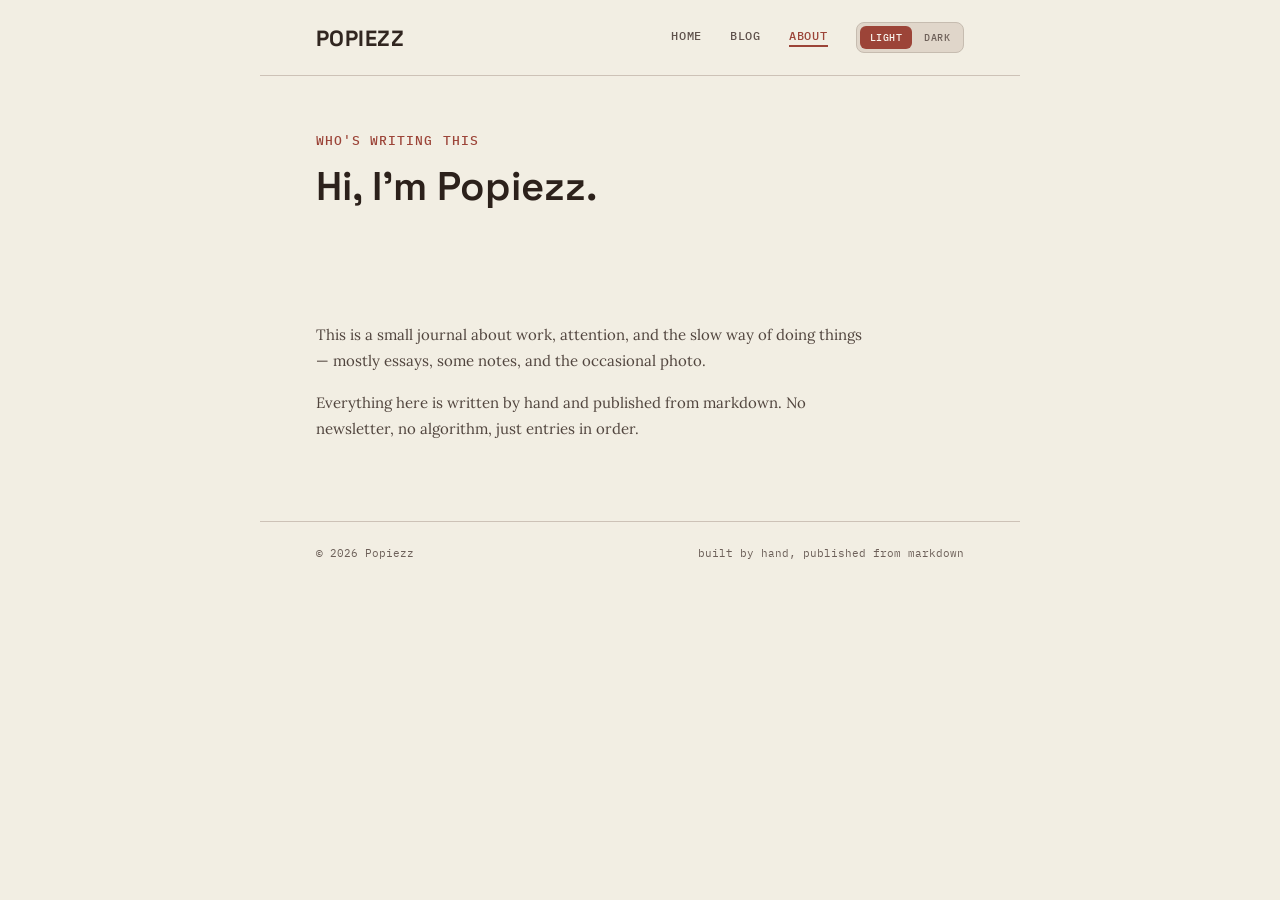
==== about.html @ 6a73a1da "Build blog site from Popiezz Blog design Static HTML/CSS/JS implementation of the journal-style home" ====
<!DOCTYPE html>
<html lang="en">
<head>
<meta charset="utf-8">
<meta name="viewport" content="width=device-width, initial-scale=1">
<title>About — Popiezz</title>
<link rel="stylesheet" href="styles.css">
</head>
<body>

<nav class="pz-nav container">
  <div class="pz-logo">POPIEZZ</div>
  <div class="pz-nav-right">
    <div class="pz-navlinks">
      <a class="pz-navlink" href="index.html">Home</a>
      <a class="pz-navlink" href="blog.html">Blog</a>
      <a class="pz-navlink pz-navlink-active" href="about.html">About</a>
    </div>
    <div class="pz-toggle-track">
      <button class="pz-toggle-opt" data-theme="light">Light</button>
      <button class="pz-toggle-opt" data-theme="dark">Dark</button>
    </div>
  </div>
</nav>

<div class="pz-hero container">
  <div class="pz-eyebrow">Who's writing this</div>
  <h1 class="pz-h1">Hi, I'm Popiezz.</h1>
</div>

<div class="pz-about container">
  <p>This is a small journal about work, attention, and the slow way of doing things — mostly essays, some notes, and the occasional photo.</p>
  <p>Everything here is written by hand and published from markdown. No newsletter, no algorithm, just entries in order.</p>
</div>

<div class="pz-footer container">
  <span class="pz-count">© 2026 Popiezz</span>
  <span class="pz-count">built by hand, published from markdown</span>
</div>

<script src="theme.js"></script>
</body>
</html>
---- styles.css ----
@import url('https://fonts.googleapis.com/css2?family=Space+Grotesk:wght@500;600;700&family=Lora:ital,wght@0,400;0,500;0,600;1,400&family=IBM+Plex+Mono:wght@400;500;600&display=swap');

* { box-sizing: border-box; }

html, body {
  margin: 0;
  padding: 0;
}

body {
  font-family: 'Lora', serif;
  background: oklch(0.95 0.015 90);
  transition: background 0.2s;
  min-height: 100vh;
}

body[data-theme="dark"] {
  background: oklch(0.19 0.025 245) !important;
}

a { text-decoration: none; }

.container {
  max-width: 760px;
  margin: 0 auto;
}

/* Nav */
.pz-nav {
  border-bottom: 1px solid oklch(0.82 0.02 70);
  display: flex;
  align-items: center;
  justify-content: space-between;
  padding: 22px 56px;
}
[data-theme="dark"] .pz-nav { border-bottom: 1px solid oklch(0.32 0.03 220) !important; }

.pz-logo {
  color: oklch(0.28 0.02 50);
  font: 700 22px 'Space Grotesk', sans-serif;
  letter-spacing: 0.02em;
}
[data-theme="dark"] .pz-logo { color: oklch(0.93 0.015 90) !important; }

.pz-nav-right {
  display: flex;
  align-items: center;
  gap: 28px;
}

.pz-navlinks {
  display: flex;
  gap: 28px;
  font: 500 12px 'IBM Plex Mono', monospace;
  letter-spacing: 0.06em;
  text-transform: uppercase;
}

.pz-navlink {
  color: oklch(0.45 0.02 50);
  cursor: pointer;
  padding-bottom: 2px;
  border-bottom: 2px solid transparent;
}
[data-theme="dark"] .pz-navlink { color: oklch(0.72 0.02 150) !important; }

.pz-navlink-active {
  color: oklch(0.5 0.12 30);
  border-bottom: 2px solid oklch(0.5 0.12 30);
}
[data-theme="dark"] .pz-navlink-active {
  color: oklch(0.72 0.13 55) !important;
  border-bottom: 2px solid oklch(0.72 0.13 55) !important;
}

/* Theme toggle */
.pz-toggle-track {
  background: oklch(0.88 0.02 70);
  border: 1px solid oklch(0.8 0.02 70);
  display: flex;
  padding: 3px;
  border-radius: 8px;
  gap: 2px;
}
[data-theme="dark"] .pz-toggle-track {
  background: oklch(0.26 0.03 230) !important;
  border: 1px solid oklch(0.35 0.03 220) !important;
}

.pz-toggle-opt {
  color: oklch(0.5 0.02 50);
  padding: 5px 10px;
  border-radius: 6px;
  font: 500 10px 'IBM Plex Mono', monospace;
  text-transform: uppercase;
  letter-spacing: 0.05em;
  cursor: pointer;
  border: none;
  background: none;
}
[data-theme="dark"] .pz-toggle-opt { color: oklch(0.62 0.02 150) !important; }

.pz-toggle-opt-active {
  background: oklch(0.5 0.12 30);
  color: oklch(0.97 0.01 80) !important;
}
[data-theme="dark"] .pz-toggle-opt-active {
  background: oklch(0.72 0.13 55) !important;
  color: oklch(0.16 0.02 240) !important;
}

/* Hero */
.pz-hero {
  padding: 56px 56px 40px;
}

.pz-eyebrow {
  color: oklch(0.5 0.12 30);
  font: 500 13px 'IBM Plex Mono', monospace;
  letter-spacing: 0.08em;
  text-transform: uppercase;
  margin-bottom: 14px;
}
[data-theme="dark"] .pz-eyebrow { color: oklch(0.72 0.13 55) !important; }

.pz-h1 {
  color: oklch(0.26 0.02 50);
  margin: 0;
  font: 600 40px/1.2 'Space Grotesk', sans-serif;
  max-width: 520px;
}
[data-theme="dark"] .pz-h1 { color: oklch(0.94 0.015 90) !important; }

/* Journal section */
.pz-journal {
  padding: 0 56px 64px;
}

.pz-section-header {
  display: flex;
  align-items: baseline;
  justify-content: space-between;
  padding: 24px 0 20px;
}

.pz-section-label {
  color: oklch(0.28 0.02 50);
  font: 600 14px 'Space Grotesk', sans-serif;
  letter-spacing: 0.04em;
  text-transform: uppercase;
}
[data-theme="dark"] .pz-section-label { color: oklch(0.9 0.015 90) !important; }

.pz-count {
  color: oklch(0.5 0.02 50);
  font: 400 11px 'IBM Plex Mono', monospace;
}
[data-theme="dark"] .pz-count { color: oklch(0.6 0.02 150) !important; }

.pz-row {
  border-top: 1px solid oklch(0.82 0.02 70);
  display: flex;
  gap: 28px;
  padding: 28px 0;
  position: relative;
}
[data-theme="dark"] .pz-row { border-top: 1px solid oklch(0.32 0.03 220) !important; }

.pz-row-date-col {
  width: 96px;
  flex: none;
  display: flex;
  flex-direction: column;
  align-items: flex-start;
  gap: 10px;
  cursor: pointer;
}

.pz-date {
  color: oklch(0.4 0.08 40);
  font: 600 12px 'IBM Plex Mono', monospace;
  letter-spacing: 0.04em;
  text-transform: uppercase;
}
[data-theme="dark"] .pz-date { color: oklch(0.75 0.1 60) !important; }

.pz-dot-line {
  display: flex;
  align-items: center;
  gap: 8px;
  width: 100%;
}

.pz-dot {
  background: oklch(0.5 0.12 30);
  border: 3px solid oklch(0.95 0.015 90);
  width: 11px;
  height: 11px;
  border-radius: 50%;
  flex: none;
}
[data-theme="dark"] .pz-dot {
  background: oklch(0.72 0.13 55) !important;
  border: 3px solid oklch(0.19 0.025 245) !important;
}

.pz-line {
  background: oklch(0.82 0.02 70);
  height: 1px;
  flex: 1;
}
[data-theme="dark"] .pz-line { background: oklch(0.32 0.03 220) !important; }

.pz-row-body {
  flex: 1;
  min-width: 0;
}

.pz-title {
  color: oklch(0.26 0.02 50);
  margin: 0 0 10px;
  font: 600 19px 'Space Grotesk', sans-serif;
  text-decoration: underline;
  text-decoration-color: oklch(0.75 0.05 60);
  text-underline-offset: 4px;
  cursor: pointer;
}
[data-theme="dark"] .pz-title {
  color: oklch(0.94 0.015 90) !important;
  text-decoration-color: oklch(0.5 0.06 200) !important;
}

.pz-excerpt {
  color: oklch(0.4 0.02 50);
  margin: 0 0 14px;
  font: 400 14px/1.65 'Lora', serif;
  max-width: 480px;
}
[data-theme="dark"] .pz-excerpt { color: oklch(0.78 0.02 150) !important; }

.pz-tags { display: flex; gap: 8px; }

.pz-tag {
  font: 500 10.5px 'IBM Plex Mono', monospace;
  letter-spacing: 0.03em;
  text-transform: uppercase;
  padding: 4px 10px;
  border-radius: 8px;
}

.pz-tag-a { background: oklch(0.85 0.05 75); color: oklch(0.35 0.07 60); }
[data-theme="dark"] .pz-tag-a { background: oklch(0.3 0.05 150) !important; color: oklch(0.85 0.06 140) !important; }

.pz-tag-b { background: oklch(0.87 0.045 45); color: oklch(0.4 0.09 35); }
[data-theme="dark"] .pz-tag-b { background: oklch(0.32 0.05 30) !important; color: oklch(0.82 0.08 50) !important; }

.pz-photo {
  background: repeating-linear-gradient(45deg, oklch(0.88 0.03 55), oklch(0.88 0.03 55) 8px, oklch(0.92 0.02 60) 8px, oklch(0.92 0.02 60) 16px);
  width: 120px;
  height: 92px;
  flex: none;
  border-radius: 12px;
  display: flex;
  align-items: center;
  justify-content: center;
}
[data-theme="dark"] .pz-photo {
  background: repeating-linear-gradient(45deg, oklch(0.28 0.03 210), oklch(0.28 0.03 210) 8px, oklch(0.32 0.03 220) 8px, oklch(0.32 0.03 220) 16px) !important;
}

.pz-photo-label {
  color: oklch(0.45 0.03 50);
  font: 400 9px 'IBM Plex Mono', monospace;
  padding: 0 8px;
  text-align: center;
}
[data-theme="dark"] .pz-photo-label { color: oklch(0.68 0.02 150) !important; }

/* Footer */
.pz-footer {
  border-top: 1px solid oklch(0.82 0.02 70);
  padding: 24px 56px;
  display: flex;
  justify-content: space-between;
  align-items: center;
}
[data-theme="dark"] .pz-footer { border-top: 1px solid oklch(0.32 0.03 220) !important; }

/* About page */
.pz-about {
  padding: 56px 56px 64px;
}

.pz-about p {
  color: oklch(0.4 0.02 50);
  font: 400 15px/1.75 'Lora', serif;
  max-width: 560px;
}
[data-theme="dark"] .pz-about p { color: oklch(0.78 0.02 150) !important; }

@media (max-width: 640px) {
  .pz-nav, .pz-hero, .pz-journal, .pz-footer, .pz-about { padding-left: 24px; padding-right: 24px; }
  .pz-nav { flex-direction: column; align-items: flex-start; gap: 16px; }
  .pz-row { flex-wrap: wrap; }
  .pz-row-date-col { width: auto; flex-direction: row; align-items: center; }
  .pz-h1 { font-size: 30px; }
}
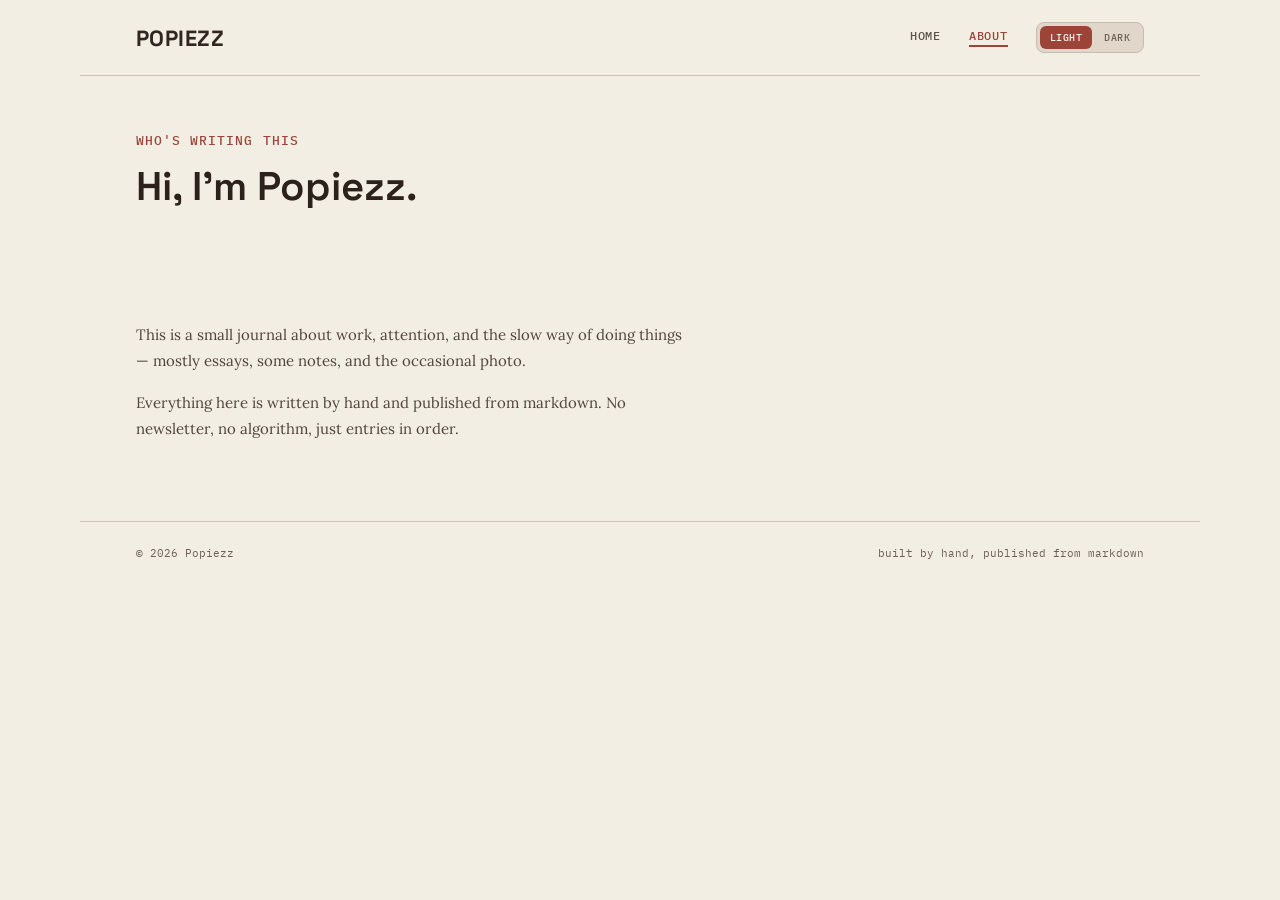
==== commit c8ae289e: "Switch to markdown-driven posts with category sidebar - Posts now live as .md files in posts/ with f" ====
--- a/about.html
+++ b/about.html
@@ -13,7 +13,6 @@
   <div class="pz-nav-right">
     <div class="pz-navlinks">
       <a class="pz-navlink" href="index.html">Home</a>
-      <a class="pz-navlink" href="blog.html">Blog</a>
       <a class="pz-navlink pz-navlink-active" href="about.html">About</a>
     </div>
     <div class="pz-toggle-track">
--- a/styles.css
+++ b/styles.css
@@ -21,7 +21,7 @@
 a { text-decoration: none; }
 
 .container {
-  max-width: 760px;
+  max-width: 1120px;
   margin: 0 auto;
 }
 
@@ -127,20 +127,85 @@
   color: oklch(0.26 0.02 50);
   margin: 0;
   font: 600 40px/1.2 'Space Grotesk', sans-serif;
-  max-width: 520px;
+  max-width: 560px;
 }
 [data-theme="dark"] .pz-h1 { color: oklch(0.94 0.015 90) !important; }
 
+.pz-post-date {
+  color: oklch(0.4 0.08 40);
+  font: 600 12px 'IBM Plex Mono', monospace;
+  letter-spacing: 0.04em;
+  text-transform: uppercase;
+  margin-top: 14px;
+}
+[data-theme="dark"] .pz-post-date { color: oklch(0.75 0.1 60) !important; }
+
 /* Journal section */
-.pz-journal {
+.pz-journal-wrap {
   padding: 0 56px 64px;
+  display: flex;
+  gap: 48px;
+  align-items: flex-start;
+}
+
+.pz-sidebar {
+  width: 170px;
+  flex: none;
+  padding-right: 24px;
+  position: sticky;
+  top: 24px;
+}
+
+.pz-sidebar-border { border-right: 1px solid oklch(0.82 0.02 70); }
+[data-theme="dark"] .pz-sidebar-border { border-right: 1px solid oklch(0.32 0.03 220) !important; }
+
+.pz-sidebar-label {
+  display: block;
+  color: oklch(0.28 0.02 50);
+  font: 600 13px 'Space Grotesk', sans-serif;
+  letter-spacing: 0.04em;
+  text-transform: uppercase;
+  margin-bottom: 16px;
+}
+[data-theme="dark"] .pz-sidebar-label { color: oklch(0.9 0.015 90) !important; }
+
+.pz-cat-list {
+  display: flex;
+  flex-direction: column;
+  gap: 4px;
+}
+
+.pz-cat {
+  color: oklch(0.42 0.02 50);
+  font: 500 13px 'IBM Plex Mono', monospace;
+  padding: 8px 10px;
+  border-radius: 8px;
+  cursor: pointer;
+  display: flex;
+  justify-content: space-between;
+  gap: 10px;
+}
+[data-theme="dark"] .pz-cat { color: oklch(0.72 0.02 150) !important; }
+
+.pz-cat-active {
+  background: oklch(0.87 0.04 60);
+  color: oklch(0.3 0.08 40) !important;
+}
+[data-theme="dark"] .pz-cat-active {
+  background: oklch(0.3 0.05 150) !important;
+  color: oklch(0.88 0.06 140) !important;
+}
+
+.pz-journal-main {
+  flex: 1;
+  min-width: 0;
 }
 
 .pz-section-header {
   display: flex;
   align-items: baseline;
   justify-content: space-between;
-  padding: 24px 0 20px;
+  padding: 0 0 20px;
 }
 
 .pz-section-label {
@@ -298,8 +363,74 @@
 }
 [data-theme="dark"] .pz-about p { color: oklch(0.78 0.02 150) !important; }
 
+/* Single post body */
+.pz-post {
+  padding: 40px 56px 64px;
+  max-width: 720px;
+  color: oklch(0.4 0.02 50);
+  font: 400 16px/1.75 'Lora', serif;
+}
+[data-theme="dark"] .pz-post { color: oklch(0.78 0.02 150) !important; }
+
+.pz-post h1, .pz-post h2, .pz-post h3, .pz-post h4 {
+  color: oklch(0.26 0.02 50);
+  font-family: 'Space Grotesk', sans-serif;
+  font-weight: 600;
+  line-height: 1.3;
+}
+[data-theme="dark"] .pz-post h1,
+[data-theme="dark"] .pz-post h2,
+[data-theme="dark"] .pz-post h3,
+[data-theme="dark"] .pz-post h4 { color: oklch(0.94 0.015 90) !important; }
+
+.pz-post a { color: oklch(0.5 0.12 30); text-decoration: underline; }
+[data-theme="dark"] .pz-post a { color: oklch(0.72 0.13 55) !important; }
+
+.pz-post code {
+  font-family: 'IBM Plex Mono', monospace;
+  font-size: 0.9em;
+  background: oklch(0.9 0.02 70);
+  padding: 2px 5px;
+  border-radius: 4px;
+}
+[data-theme="dark"] .pz-post code { background: oklch(0.26 0.03 230) !important; }
+
+.pz-post pre {
+  background: oklch(0.9 0.02 70);
+  padding: 16px;
+  border-radius: 10px;
+  overflow-x: auto;
+}
+[data-theme="dark"] .pz-post pre { background: oklch(0.26 0.03 230) !important; }
+.pz-post pre code { background: none; padding: 0; }
+
+.pz-post blockquote {
+  margin: 0;
+  padding-left: 18px;
+  border-left: 3px solid oklch(0.75 0.05 60);
+  font-style: italic;
+}
+[data-theme="dark"] .pz-post blockquote { border-left: 3px solid oklch(0.5 0.06 200) !important; }
+
+.pz-post ul, .pz-post ol { padding-left: 22px; }
+.pz-post p, .pz-post ul, .pz-post ol, .pz-post blockquote, .pz-post pre { margin: 0 0 18px; }
+
+@media (max-width: 900px) {
+  .pz-journal-wrap { flex-direction: column; }
+  .pz-sidebar {
+    width: 100%;
+    padding-right: 0;
+    padding-bottom: 16px;
+    position: static;
+    border-right: none !important;
+    border-bottom: 1px solid oklch(0.82 0.02 70);
+  }
+  [data-theme="dark"] .pz-sidebar { border-bottom: 1px solid oklch(0.32 0.03 220) !important; }
+  .pz-cat-list { flex-direction: row; flex-wrap: wrap; }
+}
+
 @media (max-width: 640px) {
-  .pz-nav, .pz-hero, .pz-journal, .pz-footer, .pz-about { padding-left: 24px; padding-right: 24px; }
+  .pz-nav, .pz-hero, .pz-journal-wrap, .pz-footer, .pz-about, .pz-post { padding-left: 24px; padding-right: 24px; }
   .pz-nav { flex-direction: column; align-items: flex-start; gap: 16px; }
   .pz-row { flex-wrap: wrap; }
   .pz-row-date-col { width: auto; flex-direction: row; align-items: center; }
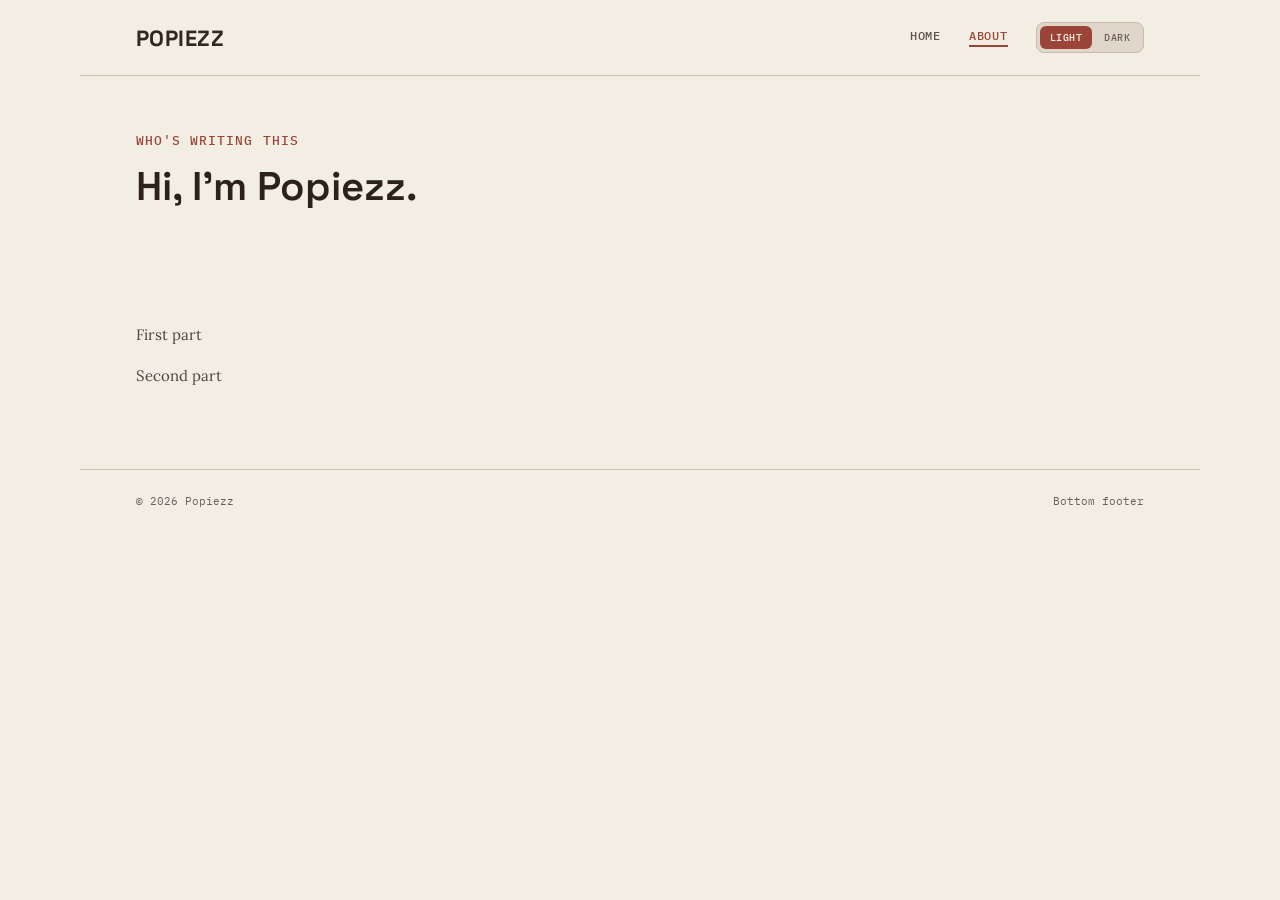
==== commit 2e9df8ff: "removed placeholder text" ====
--- a/about.html
+++ b/about.html
@@ -1,42 +1,41 @@
-<!DOCTYPE html>
+<!doctype html>
 <html lang="en">
-<head>
-<meta charset="utf-8">
-<meta name="viewport" content="width=device-width, initial-scale=1">
-<title>About — Popiezz</title>
-<link rel="stylesheet" href="styles.css">
-</head>
-<body>
+  <head>
+    <meta charset="utf-8" />
+    <meta name="viewport" content="width=device-width, initial-scale=1" />
+    <title>About — Popiezz</title>
+    <link rel="stylesheet" href="styles.css" />
+  </head>
+  <body>
+    <nav class="pz-nav container">
+      <div class="pz-logo">POPIEZZ</div>
+      <div class="pz-nav-right">
+        <div class="pz-navlinks">
+          <a class="pz-navlink" href="index.html">Home</a>
+          <a class="pz-navlink pz-navlink-active" href="about.html">About</a>
+        </div>
+        <div class="pz-toggle-track">
+          <button class="pz-toggle-opt" data-theme="light">Light</button>
+          <button class="pz-toggle-opt" data-theme="dark">Dark</button>
+        </div>
+      </div>
+    </nav>
 
-<nav class="pz-nav container">
-  <div class="pz-logo">POPIEZZ</div>
-  <div class="pz-nav-right">
-    <div class="pz-navlinks">
-      <a class="pz-navlink" href="index.html">Home</a>
-      <a class="pz-navlink pz-navlink-active" href="about.html">About</a>
+    <div class="pz-hero container">
+      <div class="pz-eyebrow">Who's writing this</div>
+      <h1 class="pz-h1">Hi, I'm Popiezz.</h1>
     </div>
-    <div class="pz-toggle-track">
-      <button class="pz-toggle-opt" data-theme="light">Light</button>
-      <button class="pz-toggle-opt" data-theme="dark">Dark</button>
+
+    <div class="pz-about container">
+      <p>First part</p>
+      <p>Second part</p>
     </div>
-  </div>
-</nav>
 
-<div class="pz-hero container">
-  <div class="pz-eyebrow">Who's writing this</div>
-  <h1 class="pz-h1">Hi, I'm Popiezz.</h1>
-</div>
+    <div class="pz-footer container">
+      <span class="pz-count">© 2026 Popiezz</span>
+      <span class="pz-count">Bottom footer</span>
+    </div>
 
-<div class="pz-about container">
-  <p>This is a small journal about work, attention, and the slow way of doing things — mostly essays, some notes, and the occasional photo.</p>
-  <p>Everything here is written by hand and published from markdown. No newsletter, no algorithm, just entries in order.</p>
-</div>
-
-<div class="pz-footer container">
-  <span class="pz-count">© 2026 Popiezz</span>
-  <span class="pz-count">built by hand, published from markdown</span>
-</div>
-
-<script src="theme.js"></script>
-</body>
+    <script src="theme.js"></script>
+  </body>
 </html>
--- a/styles.css
+++ b/styles.css
@@ -130,6 +130,106 @@
   max-width: 560px;
 }
 [data-theme="dark"] .pz-h1 { color: oklch(0.94 0.015 90) !important; }
+
+.pz-back {
+  display: inline-block;
+  color: oklch(0.45 0.02 50);
+  font: 500 12px 'IBM Plex Mono', monospace;
+  letter-spacing: 0.06em;
+  text-transform: uppercase;
+  text-decoration: none;
+  margin-bottom: 20px;
+  cursor: pointer;
+}
+.pz-back:hover { text-decoration: underline; }
+[data-theme="dark"] .pz-back { color: oklch(0.72 0.02 150) !important; }
+
+.pz-progress {
+  position: fixed;
+  right: 28px;
+  top: 50%;
+  transform: translateY(-50%);
+  display: none;
+  flex-direction: column;
+  align-items: flex-end;
+  gap: 7px;
+  z-index: 10;
+}
+.pz-progress.is-visible { display: flex; }
+
+.pz-progress-tick {
+  position: relative;
+  border: none;
+  background: none;
+  padding: 7px 4px;
+  margin: 0;
+  display: flex;
+  align-items: center;
+  justify-content: flex-end;
+  cursor: pointer;
+}
+
+.pz-progress-tick-bar {
+  width: 12px;
+  height: 2px;
+  border-radius: 2px;
+  background: oklch(0.82 0.02 70);
+  transition: width 0.2s ease, height 0.2s ease, background 0.2s ease;
+}
+[data-theme="dark"] .pz-progress-tick-bar { background: oklch(0.32 0.03 220) !important; }
+
+.pz-progress-tick:hover .pz-progress-tick-bar {
+  background: oklch(0.6 0.08 50);
+}
+[data-theme="dark"] .pz-progress-tick:hover .pz-progress-tick-bar { background: oklch(0.55 0.08 80) !important; }
+
+/* First paragraph of a section (right after a heading) */
+.pz-progress-tick.is-section .pz-progress-tick-bar {
+  width: 17px;
+  background: oklch(0.58 0.08 175);
+}
+[data-theme="dark"] .pz-progress-tick.is-section .pz-progress-tick-bar { background: oklch(0.62 0.09 175) !important; }
+
+.pz-progress-section-label {
+  position: absolute;
+  right: calc(100% + 10px);
+  top: 50%;
+  transform: translate(10px, -50%);
+  opacity: 0;
+  pointer-events: none;
+  white-space: nowrap;
+  font: 500 11px 'IBM Plex Mono', monospace;
+  letter-spacing: 0.03em;
+  text-transform: uppercase;
+  color: oklch(0.4 0.08 175);
+  background: oklch(0.95 0.015 90);
+  border: 1px solid oklch(0.82 0.02 70);
+  padding: 4px 10px;
+  border-radius: 6px;
+  transition: transform 0.25s ease, opacity 0.25s ease;
+}
+[data-theme="dark"] .pz-progress-section-label {
+  color: oklch(0.82 0.09 175) !important;
+  background: oklch(0.22 0.03 235) !important;
+  border-color: oklch(0.32 0.03 220) !important;
+}
+
+.pz-progress-tick.is-section:hover .pz-progress-section-label,
+.pz-progress-tick.is-section.active .pz-progress-section-label {
+  transform: translate(0, -50%);
+  opacity: 1;
+}
+
+.pz-progress-tick.active .pz-progress-tick-bar {
+  width: 30px;
+  height: 3px;
+  background: oklch(0.5 0.12 30);
+}
+[data-theme="dark"] .pz-progress-tick.active .pz-progress-tick-bar { background: oklch(0.72 0.13 55) !important; }
+
+@media (max-width: 1180px) {
+  .pz-progress.is-visible { display: none; }
+}
 
 .pz-post-date {
   color: oklch(0.4 0.08 40);
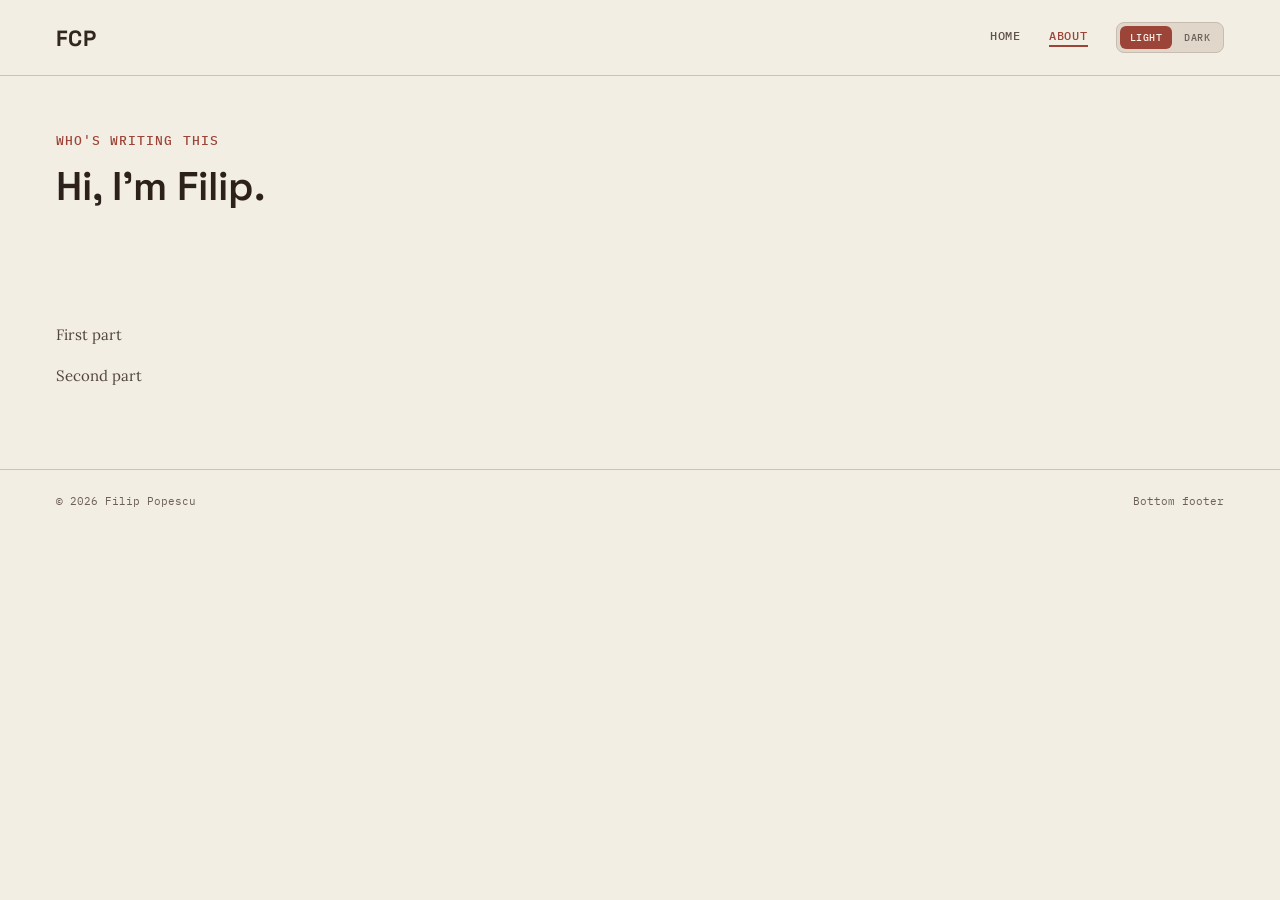
==== commit 17b2a584: "removed poppiezz from documents" ====
--- a/about.html
+++ b/about.html
@@ -3,12 +3,12 @@
   <head>
     <meta charset="utf-8" />
     <meta name="viewport" content="width=device-width, initial-scale=1" />
-    <title>About — Popiezz</title>
+    <title>About — Filip</title>
     <link rel="stylesheet" href="styles.css" />
   </head>
   <body>
     <nav class="pz-nav container">
-      <div class="pz-logo">POPIEZZ</div>
+      <div class="pz-logo">FCP</div>
       <div class="pz-nav-right">
         <div class="pz-navlinks">
           <a class="pz-navlink" href="index.html">Home</a>
@@ -23,7 +23,7 @@
 
     <div class="pz-hero container">
       <div class="pz-eyebrow">Who's writing this</div>
-      <h1 class="pz-h1">Hi, I'm Popiezz.</h1>
+      <h1 class="pz-h1">Hi, I'm Filip.</h1>
     </div>
 
     <div class="pz-about container">
@@ -32,7 +32,7 @@
     </div>
 
     <div class="pz-footer container">
-      <span class="pz-count">© 2026 Popiezz</span>
+      <span class="pz-count">© 2026 Filip Popescu</span>
       <span class="pz-count">Bottom footer</span>
     </div>
 
--- a/styles.css
+++ b/styles.css
@@ -1,14 +1,17 @@
-@import url('https://fonts.googleapis.com/css2?family=Space+Grotesk:wght@500;600;700&family=Lora:ital,wght@0,400;0,500;0,600;1,400&family=IBM+Plex+Mono:wght@400;500;600&display=swap');
-
-* { box-sizing: border-box; }
-
-html, body {
+@import url("https://fonts.googleapis.com/css2?family=Space+Grotesk:wght@500;600;700&family=Lora:ital,wght@0,400;0,500;0,600;1,400&family=IBM+Plex+Mono:wght@400;500;600&display=swap");
+
+* {
+  box-sizing: border-box;
+}
+
+html,
+body {
   margin: 0;
   padding: 0;
 }
 
 body {
-  font-family: 'Lora', serif;
+  font-family: "Lora", serif;
   background: oklch(0.95 0.015 90);
   transition: background 0.2s;
   min-height: 100vh;
@@ -18,10 +21,12 @@
   background: oklch(0.19 0.025 245) !important;
 }
 
-a { text-decoration: none; }
+a {
+  text-decoration: none;
+}
 
 .container {
-  max-width: 1120px;
+  max-width: 1400px;
   margin: 0 auto;
 }
 
@@ -33,14 +38,20 @@
   justify-content: space-between;
   padding: 22px 56px;
 }
-[data-theme="dark"] .pz-nav { border-bottom: 1px solid oklch(0.32 0.03 220) !important; }
+[data-theme="dark"] .pz-nav {
+  border-bottom: 1px solid oklch(0.32 0.03 220) !important;
+}
 
 .pz-logo {
   color: oklch(0.28 0.02 50);
-  font: 700 22px 'Space Grotesk', sans-serif;
+  font:
+    700 22px "Space Grotesk",
+    sans-serif;
   letter-spacing: 0.02em;
 }
-[data-theme="dark"] .pz-logo { color: oklch(0.93 0.015 90) !important; }
+[data-theme="dark"] .pz-logo {
+  color: oklch(0.93 0.015 90) !important;
+}
 
 .pz-nav-right {
   display: flex;
@@ -51,7 +62,9 @@
 .pz-navlinks {
   display: flex;
   gap: 28px;
-  font: 500 12px 'IBM Plex Mono', monospace;
+  font:
+    500 12px "IBM Plex Mono",
+    monospace;
   letter-spacing: 0.06em;
   text-transform: uppercase;
 }
@@ -62,7 +75,9 @@
   padding-bottom: 2px;
   border-bottom: 2px solid transparent;
 }
-[data-theme="dark"] .pz-navlink { color: oklch(0.72 0.02 150) !important; }
+[data-theme="dark"] .pz-navlink {
+  color: oklch(0.72 0.02 150) !important;
+}
 
 .pz-navlink-active {
   color: oklch(0.5 0.12 30);
@@ -91,14 +106,18 @@
   color: oklch(0.5 0.02 50);
   padding: 5px 10px;
   border-radius: 6px;
-  font: 500 10px 'IBM Plex Mono', monospace;
+  font:
+    500 10px "IBM Plex Mono",
+    monospace;
   text-transform: uppercase;
   letter-spacing: 0.05em;
   cursor: pointer;
   border: none;
   background: none;
 }
-[data-theme="dark"] .pz-toggle-opt { color: oklch(0.62 0.02 150) !important; }
+[data-theme="dark"] .pz-toggle-opt {
+  color: oklch(0.62 0.02 150) !important;
+}
 
 .pz-toggle-opt-active {
   background: oklch(0.5 0.12 30);
@@ -116,33 +135,47 @@
 
 .pz-eyebrow {
   color: oklch(0.5 0.12 30);
-  font: 500 13px 'IBM Plex Mono', monospace;
+  font:
+    500 13px "IBM Plex Mono",
+    monospace;
   letter-spacing: 0.08em;
   text-transform: uppercase;
   margin-bottom: 14px;
 }
-[data-theme="dark"] .pz-eyebrow { color: oklch(0.72 0.13 55) !important; }
+[data-theme="dark"] .pz-eyebrow {
+  color: oklch(0.72 0.13 55) !important;
+}
 
 .pz-h1 {
   color: oklch(0.26 0.02 50);
   margin: 0;
-  font: 600 40px/1.2 'Space Grotesk', sans-serif;
+  font:
+    600 40px/1.2 "Space Grotesk",
+    sans-serif;
   max-width: 560px;
 }
-[data-theme="dark"] .pz-h1 { color: oklch(0.94 0.015 90) !important; }
+[data-theme="dark"] .pz-h1 {
+  color: oklch(0.94 0.015 90) !important;
+}
 
 .pz-back {
   display: inline-block;
   color: oklch(0.45 0.02 50);
-  font: 500 12px 'IBM Plex Mono', monospace;
+  font:
+    500 12px "IBM Plex Mono",
+    monospace;
   letter-spacing: 0.06em;
   text-transform: uppercase;
   text-decoration: none;
   margin-bottom: 20px;
   cursor: pointer;
 }
-.pz-back:hover { text-decoration: underline; }
-[data-theme="dark"] .pz-back { color: oklch(0.72 0.02 150) !important; }
+.pz-back:hover {
+  text-decoration: underline;
+}
+[data-theme="dark"] .pz-back {
+  color: oklch(0.72 0.02 150) !important;
+}
 
 .pz-progress {
   position: fixed;
@@ -155,7 +188,9 @@
   gap: 7px;
   z-index: 10;
 }
-.pz-progress.is-visible { display: flex; }
+.pz-progress.is-visible {
+  display: flex;
+}
 
 .pz-progress-tick {
   position: relative;
@@ -174,21 +209,30 @@
   height: 2px;
   border-radius: 2px;
   background: oklch(0.82 0.02 70);
-  transition: width 0.2s ease, height 0.2s ease, background 0.2s ease;
-}
-[data-theme="dark"] .pz-progress-tick-bar { background: oklch(0.32 0.03 220) !important; }
+  transition:
+    width 0.2s ease,
+    height 0.2s ease,
+    background 0.2s ease;
+}
+[data-theme="dark"] .pz-progress-tick-bar {
+  background: oklch(0.32 0.03 220) !important;
+}
 
 .pz-progress-tick:hover .pz-progress-tick-bar {
   background: oklch(0.6 0.08 50);
 }
-[data-theme="dark"] .pz-progress-tick:hover .pz-progress-tick-bar { background: oklch(0.55 0.08 80) !important; }
+[data-theme="dark"] .pz-progress-tick:hover .pz-progress-tick-bar {
+  background: oklch(0.55 0.08 80) !important;
+}
 
 /* First paragraph of a section (right after a heading) */
 .pz-progress-tick.is-section .pz-progress-tick-bar {
   width: 17px;
   background: oklch(0.58 0.08 175);
 }
-[data-theme="dark"] .pz-progress-tick.is-section .pz-progress-tick-bar { background: oklch(0.62 0.09 175) !important; }
+[data-theme="dark"] .pz-progress-tick.is-section .pz-progress-tick-bar {
+  background: oklch(0.62 0.09 175) !important;
+}
 
 .pz-progress-section-label {
   position: absolute;
@@ -198,7 +242,9 @@
   opacity: 0;
   pointer-events: none;
   white-space: nowrap;
-  font: 500 11px 'IBM Plex Mono', monospace;
+  font:
+    500 11px "IBM Plex Mono",
+    monospace;
   letter-spacing: 0.03em;
   text-transform: uppercase;
   color: oklch(0.4 0.08 175);
@@ -206,7 +252,9 @@
   border: 1px solid oklch(0.82 0.02 70);
   padding: 4px 10px;
   border-radius: 6px;
-  transition: transform 0.25s ease, opacity 0.25s ease;
+  transition:
+    transform 0.25s ease,
+    opacity 0.25s ease;
 }
 [data-theme="dark"] .pz-progress-section-label {
   color: oklch(0.82 0.09 175) !important;
@@ -225,20 +273,28 @@
   height: 3px;
   background: oklch(0.5 0.12 30);
 }
-[data-theme="dark"] .pz-progress-tick.active .pz-progress-tick-bar { background: oklch(0.72 0.13 55) !important; }
+[data-theme="dark"] .pz-progress-tick.active .pz-progress-tick-bar {
+  background: oklch(0.72 0.13 55) !important;
+}
 
 @media (max-width: 1180px) {
-  .pz-progress.is-visible { display: none; }
+  .pz-progress.is-visible {
+    display: none;
+  }
 }
 
 .pz-post-date {
   color: oklch(0.4 0.08 40);
-  font: 600 12px 'IBM Plex Mono', monospace;
+  font:
+    600 12px "IBM Plex Mono",
+    monospace;
   letter-spacing: 0.04em;
   text-transform: uppercase;
   margin-top: 14px;
 }
-[data-theme="dark"] .pz-post-date { color: oklch(0.75 0.1 60) !important; }
+[data-theme="dark"] .pz-post-date {
+  color: oklch(0.75 0.1 60) !important;
+}
 
 /* Journal section */
 .pz-journal-wrap {
@@ -256,18 +312,26 @@
   top: 24px;
 }
 
-.pz-sidebar-border { border-right: 1px solid oklch(0.82 0.02 70); }
-[data-theme="dark"] .pz-sidebar-border { border-right: 1px solid oklch(0.32 0.03 220) !important; }
+.pz-sidebar-border {
+  border-right: 1px solid oklch(0.82 0.02 70);
+}
+[data-theme="dark"] .pz-sidebar-border {
+  border-right: 1px solid oklch(0.32 0.03 220) !important;
+}
 
 .pz-sidebar-label {
   display: block;
   color: oklch(0.28 0.02 50);
-  font: 600 13px 'Space Grotesk', sans-serif;
+  font:
+    600 13px "Space Grotesk",
+    sans-serif;
   letter-spacing: 0.04em;
   text-transform: uppercase;
   margin-bottom: 16px;
 }
-[data-theme="dark"] .pz-sidebar-label { color: oklch(0.9 0.015 90) !important; }
+[data-theme="dark"] .pz-sidebar-label {
+  color: oklch(0.9 0.015 90) !important;
+}
 
 .pz-cat-list {
   display: flex;
@@ -277,7 +341,9 @@
 
 .pz-cat {
   color: oklch(0.42 0.02 50);
-  font: 500 13px 'IBM Plex Mono', monospace;
+  font:
+    500 13px "IBM Plex Mono",
+    monospace;
   padding: 8px 10px;
   border-radius: 8px;
   cursor: pointer;
@@ -285,7 +351,9 @@
   justify-content: space-between;
   gap: 10px;
 }
-[data-theme="dark"] .pz-cat { color: oklch(0.72 0.02 150) !important; }
+[data-theme="dark"] .pz-cat {
+  color: oklch(0.72 0.02 150) !important;
+}
 
 .pz-cat-active {
   background: oklch(0.87 0.04 60);
@@ -310,17 +378,25 @@
 
 .pz-section-label {
   color: oklch(0.28 0.02 50);
-  font: 600 14px 'Space Grotesk', sans-serif;
+  font:
+    600 14px "Space Grotesk",
+    sans-serif;
   letter-spacing: 0.04em;
   text-transform: uppercase;
 }
-[data-theme="dark"] .pz-section-label { color: oklch(0.9 0.015 90) !important; }
+[data-theme="dark"] .pz-section-label {
+  color: oklch(0.9 0.015 90) !important;
+}
 
 .pz-count {
   color: oklch(0.5 0.02 50);
-  font: 400 11px 'IBM Plex Mono', monospace;
-}
-[data-theme="dark"] .pz-count { color: oklch(0.6 0.02 150) !important; }
+  font:
+    400 11px "IBM Plex Mono",
+    monospace;
+}
+[data-theme="dark"] .pz-count {
+  color: oklch(0.6 0.02 150) !important;
+}
 
 .pz-row {
   border-top: 1px solid oklch(0.82 0.02 70);
@@ -329,7 +405,9 @@
   padding: 28px 0;
   position: relative;
 }
-[data-theme="dark"] .pz-row { border-top: 1px solid oklch(0.32 0.03 220) !important; }
+[data-theme="dark"] .pz-row {
+  border-top: 1px solid oklch(0.32 0.03 220) !important;
+}
 
 .pz-row-date-col {
   width: 96px;
@@ -343,11 +421,15 @@
 
 .pz-date {
   color: oklch(0.4 0.08 40);
-  font: 600 12px 'IBM Plex Mono', monospace;
+  font:
+    600 12px "IBM Plex Mono",
+    monospace;
   letter-spacing: 0.04em;
   text-transform: uppercase;
 }
-[data-theme="dark"] .pz-date { color: oklch(0.75 0.1 60) !important; }
+[data-theme="dark"] .pz-date {
+  color: oklch(0.75 0.1 60) !important;
+}
 
 .pz-dot-line {
   display: flex;
@@ -374,7 +456,9 @@
   height: 1px;
   flex: 1;
 }
-[data-theme="dark"] .pz-line { background: oklch(0.32 0.03 220) !important; }
+[data-theme="dark"] .pz-line {
+  background: oklch(0.32 0.03 220) !important;
+}
 
 .pz-row-body {
   flex: 1;
@@ -384,7 +468,9 @@
 .pz-title {
   color: oklch(0.26 0.02 50);
   margin: 0 0 10px;
-  font: 600 19px 'Space Grotesk', sans-serif;
+  font:
+    600 19px "Space Grotesk",
+    sans-serif;
   text-decoration: underline;
   text-decoration-color: oklch(0.75 0.05 60);
   text-underline-offset: 4px;
@@ -398,29 +484,56 @@
 .pz-excerpt {
   color: oklch(0.4 0.02 50);
   margin: 0 0 14px;
-  font: 400 14px/1.65 'Lora', serif;
+  font:
+    400 14px/1.65 "Lora",
+    serif;
   max-width: 480px;
 }
-[data-theme="dark"] .pz-excerpt { color: oklch(0.78 0.02 150) !important; }
-
-.pz-tags { display: flex; gap: 8px; }
+[data-theme="dark"] .pz-excerpt {
+  color: oklch(0.78 0.02 150) !important;
+}
+
+.pz-tags {
+  display: flex;
+  gap: 8px;
+}
 
 .pz-tag {
-  font: 500 10.5px 'IBM Plex Mono', monospace;
+  font:
+    500 10.5px "IBM Plex Mono",
+    monospace;
   letter-spacing: 0.03em;
   text-transform: uppercase;
   padding: 4px 10px;
   border-radius: 8px;
 }
 
-.pz-tag-a { background: oklch(0.85 0.05 75); color: oklch(0.35 0.07 60); }
-[data-theme="dark"] .pz-tag-a { background: oklch(0.3 0.05 150) !important; color: oklch(0.85 0.06 140) !important; }
-
-.pz-tag-b { background: oklch(0.87 0.045 45); color: oklch(0.4 0.09 35); }
-[data-theme="dark"] .pz-tag-b { background: oklch(0.32 0.05 30) !important; color: oklch(0.82 0.08 50) !important; }
+.pz-tag-a {
+  background: oklch(0.85 0.05 75);
+  color: oklch(0.35 0.07 60);
+}
+[data-theme="dark"] .pz-tag-a {
+  background: oklch(0.3 0.05 150) !important;
+  color: oklch(0.85 0.06 140) !important;
+}
+
+.pz-tag-b {
+  background: oklch(0.87 0.045 45);
+  color: oklch(0.4 0.09 35);
+}
+[data-theme="dark"] .pz-tag-b {
+  background: oklch(0.32 0.05 30) !important;
+  color: oklch(0.82 0.08 50) !important;
+}
 
 .pz-photo {
-  background: repeating-linear-gradient(45deg, oklch(0.88 0.03 55), oklch(0.88 0.03 55) 8px, oklch(0.92 0.02 60) 8px, oklch(0.92 0.02 60) 16px);
+  background: repeating-linear-gradient(
+    45deg,
+    oklch(0.88 0.03 55),
+    oklch(0.88 0.03 55) 8px,
+    oklch(0.92 0.02 60) 8px,
+    oklch(0.92 0.02 60) 16px
+  );
   width: 120px;
   height: 92px;
   flex: none;
@@ -430,16 +543,26 @@
   justify-content: center;
 }
 [data-theme="dark"] .pz-photo {
-  background: repeating-linear-gradient(45deg, oklch(0.28 0.03 210), oklch(0.28 0.03 210) 8px, oklch(0.32 0.03 220) 8px, oklch(0.32 0.03 220) 16px) !important;
+  background: repeating-linear-gradient(
+    45deg,
+    oklch(0.28 0.03 210),
+    oklch(0.28 0.03 210) 8px,
+    oklch(0.32 0.03 220) 8px,
+    oklch(0.32 0.03 220) 16px
+  ) !important;
 }
 
 .pz-photo-label {
   color: oklch(0.45 0.03 50);
-  font: 400 9px 'IBM Plex Mono', monospace;
+  font:
+    400 9px "IBM Plex Mono",
+    monospace;
   padding: 0 8px;
   text-align: center;
 }
-[data-theme="dark"] .pz-photo-label { color: oklch(0.68 0.02 150) !important; }
+[data-theme="dark"] .pz-photo-label {
+  color: oklch(0.68 0.02 150) !important;
+}
 
 /* Footer */
 .pz-footer {
@@ -449,7 +572,9 @@
   justify-content: space-between;
   align-items: center;
 }
-[data-theme="dark"] .pz-footer { border-top: 1px solid oklch(0.32 0.03 220) !important; }
+[data-theme="dark"] .pz-footer {
+  border-top: 1px solid oklch(0.32 0.03 220) !important;
+}
 
 /* About page */
 .pz-about {
@@ -458,42 +583,62 @@
 
 .pz-about p {
   color: oklch(0.4 0.02 50);
-  font: 400 15px/1.75 'Lora', serif;
+  font:
+    400 15px/1.75 "Lora",
+    serif;
   max-width: 560px;
 }
-[data-theme="dark"] .pz-about p { color: oklch(0.78 0.02 150) !important; }
+[data-theme="dark"] .pz-about p {
+  color: oklch(0.78 0.02 150) !important;
+}
 
 /* Single post body */
 .pz-post {
   padding: 40px 56px 64px;
   max-width: 720px;
   color: oklch(0.4 0.02 50);
-  font: 400 16px/1.75 'Lora', serif;
-}
-[data-theme="dark"] .pz-post { color: oklch(0.78 0.02 150) !important; }
-
-.pz-post h1, .pz-post h2, .pz-post h3, .pz-post h4 {
+  font:
+    400 16px/1.75 "Lora",
+    serif;
+}
+[data-theme="dark"] .pz-post {
+  color: oklch(0.78 0.02 150) !important;
+}
+
+.pz-post h1,
+.pz-post h2,
+.pz-post h3,
+.pz-post h4 {
   color: oklch(0.26 0.02 50);
-  font-family: 'Space Grotesk', sans-serif;
+  font-family: "Space Grotesk", sans-serif;
   font-weight: 600;
   line-height: 1.3;
 }
 [data-theme="dark"] .pz-post h1,
 [data-theme="dark"] .pz-post h2,
 [data-theme="dark"] .pz-post h3,
-[data-theme="dark"] .pz-post h4 { color: oklch(0.94 0.015 90) !important; }
-
-.pz-post a { color: oklch(0.5 0.12 30); text-decoration: underline; }
-[data-theme="dark"] .pz-post a { color: oklch(0.72 0.13 55) !important; }
+[data-theme="dark"] .pz-post h4 {
+  color: oklch(0.94 0.015 90) !important;
+}
+
+.pz-post a {
+  color: oklch(0.5 0.12 30);
+  text-decoration: underline;
+}
+[data-theme="dark"] .pz-post a {
+  color: oklch(0.72 0.13 55) !important;
+}
 
 .pz-post code {
-  font-family: 'IBM Plex Mono', monospace;
+  font-family: "IBM Plex Mono", monospace;
   font-size: 0.9em;
   background: oklch(0.9 0.02 70);
   padding: 2px 5px;
   border-radius: 4px;
 }
-[data-theme="dark"] .pz-post code { background: oklch(0.26 0.03 230) !important; }
+[data-theme="dark"] .pz-post code {
+  background: oklch(0.26 0.03 230) !important;
+}
 
 .pz-post pre {
   background: oklch(0.9 0.02 70);
@@ -501,8 +646,13 @@
   border-radius: 10px;
   overflow-x: auto;
 }
-[data-theme="dark"] .pz-post pre { background: oklch(0.26 0.03 230) !important; }
-.pz-post pre code { background: none; padding: 0; }
+[data-theme="dark"] .pz-post pre {
+  background: oklch(0.26 0.03 230) !important;
+}
+.pz-post pre code {
+  background: none;
+  padding: 0;
+}
 
 .pz-post blockquote {
   margin: 0;
@@ -510,13 +660,26 @@
   border-left: 3px solid oklch(0.75 0.05 60);
   font-style: italic;
 }
-[data-theme="dark"] .pz-post blockquote { border-left: 3px solid oklch(0.5 0.06 200) !important; }
-
-.pz-post ul, .pz-post ol { padding-left: 22px; }
-.pz-post p, .pz-post ul, .pz-post ol, .pz-post blockquote, .pz-post pre { margin: 0 0 18px; }
+[data-theme="dark"] .pz-post blockquote {
+  border-left: 3px solid oklch(0.5 0.06 200) !important;
+}
+
+.pz-post ul,
+.pz-post ol {
+  padding-left: 22px;
+}
+.pz-post p,
+.pz-post ul,
+.pz-post ol,
+.pz-post blockquote,
+.pz-post pre {
+  margin: 0 0 18px;
+}
 
 @media (max-width: 900px) {
-  .pz-journal-wrap { flex-direction: column; }
+  .pz-journal-wrap {
+    flex-direction: column;
+  }
   .pz-sidebar {
     width: 100%;
     padding-right: 0;
@@ -525,14 +688,39 @@
     border-right: none !important;
     border-bottom: 1px solid oklch(0.82 0.02 70);
   }
-  [data-theme="dark"] .pz-sidebar { border-bottom: 1px solid oklch(0.32 0.03 220) !important; }
-  .pz-cat-list { flex-direction: row; flex-wrap: wrap; }
+  [data-theme="dark"] .pz-sidebar {
+    border-bottom: 1px solid oklch(0.32 0.03 220) !important;
+  }
+  .pz-cat-list {
+    flex-direction: row;
+    flex-wrap: wrap;
+  }
 }
 
 @media (max-width: 640px) {
-  .pz-nav, .pz-hero, .pz-journal-wrap, .pz-footer, .pz-about, .pz-post { padding-left: 24px; padding-right: 24px; }
-  .pz-nav { flex-direction: column; align-items: flex-start; gap: 16px; }
-  .pz-row { flex-wrap: wrap; }
-  .pz-row-date-col { width: auto; flex-direction: row; align-items: center; }
-  .pz-h1 { font-size: 30px; }
-}
+  .pz-nav,
+  .pz-hero,
+  .pz-journal-wrap,
+  .pz-footer,
+  .pz-about,
+  .pz-post {
+    padding-left: 24px;
+    padding-right: 24px;
+  }
+  .pz-nav {
+    flex-direction: column;
+    align-items: flex-start;
+    gap: 16px;
+  }
+  .pz-row {
+    flex-wrap: wrap;
+  }
+  .pz-row-date-col {
+    width: auto;
+    flex-direction: row;
+    align-items: center;
+  }
+  .pz-h1 {
+    font-size: 30px;
+  }
+}
